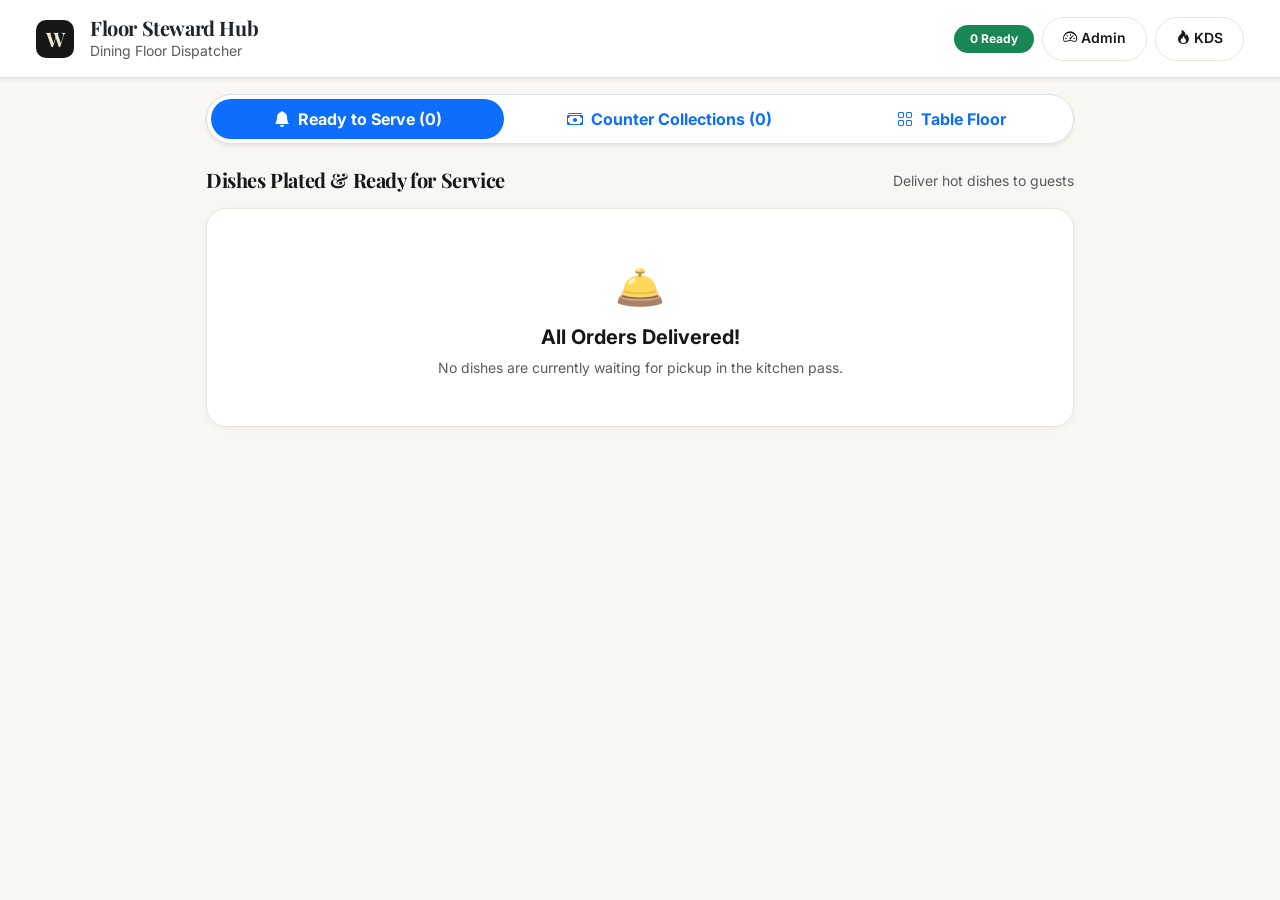
==== waiter.html @ 19869647 "Initial commit: Restaurant QR Ordering & Management System" ====
<!DOCTYPE html>
<html lang="en">
<head>
  <meta charset="UTF-8">
  <meta name="viewport" content="width=device-width, initial-scale=1.0, maximum-scale=1.0, user-scalable=no">
  <title>Saffron & Spice | Floor Steward & Waiter Hub</title>
  <meta name="description" content="Mobile-first floor steward station for table service, pickup alerts, and table counter settlement.">

  <!-- Google Fonts -->
  <link rel="preconnect" href="https://fonts.googleapis.com">
  <link rel="preconnect" href="https://fonts.gstatic.com" crossorigin>
  <link href="https://fonts.googleapis.com/css2?family=Playfair+Display:wght@700&family=Inter:wght@400;500;600;700&display=swap" rel="stylesheet">

  <!-- Bootstrap 5 & Icons -->
  <link rel="stylesheet" href="https://cdn.jsdelivr.net/npm/bootstrap@5.3.3/dist/css/bootstrap.min.css">
  <link rel="stylesheet" href="https://cdn.jsdelivr.net/npm/bootstrap-icons@1.11.3/font/bootstrap-icons.min.css">

  <!-- Custom CSS -->
  <link rel="stylesheet" href="css/style.css">
  <link rel="stylesheet" href="css/animations.css">

  <style>
    .waiter-card {
      background: #FFFFFF;
      border-radius: var(--radius-lg);
      border: 1.5px solid var(--color-border);
      padding: 20px;
      box-shadow: var(--shadow-sm);
      transition: all 0.2s ease;
    }
    .waiter-card.ready-card {
      border-top: 6px solid var(--color-success);
    }
    .waiter-card.payment-card {
      border-top: 6px solid var(--color-warning);
    }
  </style>
</head>
<body style="background-color: var(--color-bg); padding-bottom: 50px;">

  <!-- Waiter Header -->
  <header class="bg-white border-bottom py-3 px-3 px-md-4 sticky-top shadow-sm">
    <div class="container-fluid max-width-lg d-flex align-items-center justify-content-between">
      <div class="d-flex align-items-center gap-3">
        <div style="width: 38px; height: 38px; background: var(--color-primary); color: var(--color-accent-light); border-radius: 10px; display: flex; align-items: center; justify-content: center; font-weight: bold; font-family: var(--font-serif); font-size: 20px;">
          W
        </div>
        <div>
          <h5 class="font-serif fw-bold text-dark m-0">Floor Steward Hub</h5>
          <div class="text-muted small">Dining Floor Dispatcher</div>
        </div>
      </div>

      <div class="d-flex align-items-center gap-2">
        <span class="badge bg-success rounded-pill px-3 py-2" id="waiterReadyCountBadge">0 Ready</span>
        <a href="admin.html" class="btn btn-outline-custom btn-sm rounded-pill" target="_blank">
          <i class="bi bi-speedometer2"></i> Admin
        </a>
        <a href="kitchen.html" class="btn btn-outline-custom btn-sm rounded-pill" target="_blank">
          <i class="bi bi-fire"></i> KDS
        </a>
      </div>
    </div>
  </header>

  <!-- Main Content -->
  <main class="container-fluid px-3 py-3" style="max-width: 900px;">

    <!-- TABS -->
    <ul class="nav nav-pills nav-fill bg-white p-1 rounded-pill shadow-sm border mb-4" role="tablist">
      <li class="nav-item">
        <button class="nav-link active rounded-pill py-2 fw-bold" id="tabReadyBtn" data-bs-toggle="pill" data-bs-target="#tab-ready" type="button">
          <i class="bi bi-bell-fill me-1"></i> Ready to Serve (<span id="tabReadyBadge">0</span>)
        </button>
      </li>
      <li class="nav-item">
        <button class="nav-link rounded-pill py-2 fw-bold" id="tabCounterBtn" data-bs-toggle="pill" data-bs-target="#tab-counter" type="button">
          <i class="bi bi-cash-stack me-1"></i> Counter Collections (<span id="tabCounterBadge">0</span>)
        </button>
      </li>
      <li class="nav-item">
        <button class="nav-link rounded-pill py-2 fw-bold" id="tabTablesBtn" data-bs-toggle="pill" data-bs-target="#tab-all-tables" type="button">
          <i class="bi bi-grid me-1"></i> Table Floor
        </button>
      </li>
    </ul>

    <!-- TAB CONTENTS -->
    <div class="tab-content">
      
      <!-- TAB 1: READY TO SERVE -->
      <div class="tab-pane fade show active" id="tab-ready">
        <div class="d-flex justify-content-between align-items-center mb-3">
          <h5 class="fw-bold m-0 font-serif">Dishes Plated & Ready for Service</h5>
          <span class="text-muted small">Deliver hot dishes to guests</span>
        </div>

        <div id="waiterReadyList" class="d-flex flex-column gap-3">
          <!-- Dynamically populated -->
        </div>

        <div id="noReadyOrdersState" class="waiter-card text-center py-5" style="display: none;">
          <div class="fs-1 text-muted mb-2">🛎️</div>
          <h5 class="fw-bold">All Orders Delivered!</h5>
          <p class="text-muted small m-0">No dishes are currently waiting for pickup in the kitchen pass.</p>
        </div>
      </div>

      <!-- TAB 2: PENDING COUNTER PAYMENTS -->
      <div class="tab-pane fade" id="tab-counter">
        <div class="d-flex justify-content-between align-items-center mb-3">
          <h5 class="fw-bold m-0 font-serif">Pending Table Bill Settlements</h5>
          <span class="text-muted small">Guests who opted for Pay at Counter</span>
        </div>

        <div id="waiterCounterList" class="d-flex flex-column gap-3">
          <!-- Dynamically populated -->
        </div>

        <div id="noCounterPaymentsState" class="waiter-card text-center py-5" style="display: none;">
          <div class="fs-1 text-muted mb-2">🧾</div>
          <h5 class="fw-bold">No Pending Counter Bills</h5>
          <p class="text-muted small m-0">All served tables have settled their bills.</p>
        </div>
      </div>

      <!-- TAB 3: TABLE FLOOR -->
      <div class="tab-pane fade" id="tab-all-tables">
        <div class="row g-3" id="waiterFloorGrid">
          <!-- Table floor cards -->
        </div>
      </div>

    </div>

  </main>

  <!-- CDN Scripts -->
  <script src="https://cdn.jsdelivr.net/npm/bootstrap@5.3.3/dist/js/bootstrap.bundle.min.js"></script>
  <script src="https://cdnjs.cloudflare.com/ajax/libs/gsap/3.12.5/gsap.min.js"></script>

  <!-- Application Architecture Scripts -->
  <script src="js/storage.js"></script>
  <script src="js/app.js"></script>
  <script src="js/waiter.js"></script>
</body>
</html>
---- css/style.css ----
/* ==========================================
   SAFFRON & SPICE - DESIGN SYSTEM TOKENS & BASE
   ========================================== */

:root {
  --color-primary: #171717;
  --color-dark: #0F0F0F;
  --color-bg: #F8F7F4;
  --color-surface: #FFFFFF;
  --color-muted: #737373;
  --color-border: #E8E5DF;
  --color-accent: #C58B45;
  --color-accent-light: #F3E5D2;
  --color-accent-hover: #AF7635;
  --color-success: #2E9B63;
  --color-warning: #D99A32;
  --color-danger: #D95757;
  --color-info: #4F7CAC;

  --font-serif: 'Playfair Display', Georgia, serif;
  --font-sans: 'Inter', -apple-system, BlinkMacSystemFont, 'Segoe UI', Roboto, sans-serif;

  --shadow-sm: 0 2px 8px rgba(23, 23, 23, 0.04);
  --shadow-md: 0 6px 20px rgba(23, 23, 23, 0.08);
  --shadow-lg: 0 12px 36px rgba(23, 23, 23, 0.12);
  --shadow-bottom-nav: 0 -4px 20px rgba(0, 0, 0, 0.05);

  --radius-sm: 8px;
  --radius-md: 14px;
  --radius-lg: 20px;
  --radius-xl: 26px;
  --radius-full: 9999px;

  --sidebar-width: 260px;
  --header-height: 64px;
  --bottom-nav-height: 68px;
}

/* Base Reset & Typography */
* {
  box-sizing: border-box;
  -webkit-tap-highlight-color: transparent;
}

body {
  font-family: var(--font-sans);
  background-color: var(--color-bg);
  color: var(--color-primary);
  line-height: 1.5;
  margin: 0;
  padding: 0;
  overflow-x: hidden;
  -webkit-font-smoothing: antialiased;
}

h1, h2, h3, .font-serif, .font-playfair {
  font-family: var(--font-serif);
  font-weight: 700;
  letter-spacing: -0.02em;
}

/* Custom Scrollbar */
::-webkit-scrollbar {
  width: 6px;
  height: 6px;
}
::-webkit-scrollbar-track {
  background: transparent;
}
::-webkit-scrollbar-thumb {
  background: var(--color-border);
  border-radius: var(--radius-full);
}
::-webkit-scrollbar-thumb:hover {
  background: var(--color-muted);
}

.no-scrollbar::-webkit-scrollbar {
  display: none;
}
.no-scrollbar {
  -ms-overflow-style: none;
  scrollbar-width: none;
}

/* ==========================================
   BUTTONS & CONTROLS
   ========================================== */

.btn-primary-dark {
  background-color: var(--color-primary);
  color: #ffffff;
  border: 1px solid var(--color-primary);
  padding: 10px 22px;
  border-radius: var(--radius-full);
  font-weight: 600;
  font-size: 14px;
  transition: all 0.2s cubic-bezier(0.16, 1, 0.3, 1);
  display: inline-flex;
  align-items: center;
  justify-content: center;
  gap: 8px;
  min-height: 44px;
}
.btn-primary-dark:hover, .btn-primary-dark:focus {
  background-color: var(--color-dark);
  color: var(--color-accent-light);
  transform: translateY(-1px);
  box-shadow: 0 4px 14px rgba(23, 23, 23, 0.2);
}

.btn-accent {
  background-color: var(--color-accent);
  color: #ffffff;
  border: 1px solid var(--color-accent);
  padding: 10px 22px;
  border-radius: var(--radius-full);
  font-weight: 600;
  font-size: 14px;
  transition: all 0.2s ease;
  display: inline-flex;
  align-items: center;
  justify-content: center;
  gap: 8px;
  min-height: 44px;
}
.btn-accent:hover {
  background-color: var(--color-accent-hover);
  color: #ffffff;
  transform: translateY(-1px);
}

.btn-outline-custom {
  background-color: transparent;
  color: var(--color-primary);
  border: 1.5px solid var(--color-border);
  padding: 9px 20px;
  border-radius: var(--radius-full);
  font-weight: 600;
  font-size: 14px;
  transition: all 0.2s ease;
  min-height: 44px;
}
.btn-outline-custom:hover {
  border-color: var(--color-primary);
  background-color: rgba(23, 23, 23, 0.04);
}

/* Form Controls */
.form-control, .form-select {
  height: 48px;
  border-radius: var(--radius-md);
  border: 1.5px solid var(--color-border);
  font-size: 15px;
  padding: 10px 16px;
  background-color: #ffffff;
  color: var(--color-primary);
  transition: border-color 0.2s, box-shadow 0.2s;
}
.form-control:focus, .form-select:focus {
  border-color: var(--color-accent);
  box-shadow: 0 0 0 3px rgba(197, 139, 69, 0.15);
  outline: none;
}

/* Food Diet Indicators (Veg / Non-Veg) */
.diet-icon {
  width: 18px;
  height: 18px;
  border-radius: 4px;
  display: inline-flex;
  align-items: center;
  justify-content: center;
  background: #ffffff;
  flex-shrink: 0;
}
.diet-icon.veg {
  border: 1.5px solid var(--color-success);
}
.diet-icon.veg::after {
  content: '';
  width: 8px;
  height: 8px;
  border-radius: 50%;
  background-color: var(--color-success);
}
.diet-icon.non-veg {
  border: 1.5px solid var(--color-danger);
}
.diet-icon.non-veg::after {
  content: '';
  width: 0;
  height: 0;
  border-left: 5px solid transparent;
  border-right: 5px solid transparent;
  border-bottom: 8px solid var(--color-danger);
}

/* Bestseller Badge */
.badge-bestseller {
  background-color: var(--color-accent-light);
  color: #7D4F1B;
  font-size: 11px;
  font-weight: 700;
  padding: 4px 10px;
  border-radius: var(--radius-full);
  letter-spacing: 0.02em;
  display: inline-flex;
  align-items: center;
  gap: 4px;
}

/* ==========================================
   CUSTOMER MOBILE HEADER & NAVBAR
   ========================================== */

.customer-header {
  position: sticky;
  top: 0;
  z-index: 1020;
  background: rgba(248, 247, 244, 0.92);
  backdrop-filter: blur(12px);
  -webkit-backdrop-filter: blur(12px);
  border-bottom: 1px solid var(--color-border);
  padding: 12px 18px;
}

.table-pill-indicator {
  background-color: var(--color-primary);
  color: var(--color-accent-light);
  font-size: 13px;
  font-weight: 700;
  padding: 6px 14px;
  border-radius: var(--radius-full);
  display: inline-flex;
  align-items: center;
  gap: 6px;
  box-shadow: var(--shadow-sm);
}
.table-pill-indicator .status-dot {
  width: 8px;
  height: 8px;
  border-radius: 50%;
  background-color: #48BB78;
}

/* Category Horizontal Scroll Bar */
.category-scroll-container {
  display: flex;
  overflow-x: auto;
  gap: 10px;
  padding: 12px 16px;
  scroll-snap-type: x mandatory;
}
.category-pill {
  flex: 0 0 auto;
  padding: 8px 18px;
  border-radius: var(--radius-full);
  background-color: #ffffff;
  border: 1.5px solid var(--color-border);
  color: var(--color-muted);
  font-size: 14px;
  font-weight: 600;
  cursor: pointer;
  transition: all 0.2s ease;
  scroll-snap-align: start;
  user-select: none;
}
.category-pill:hover {
  border-color: var(--color-primary);
  color: var(--color-primary);
}
.category-pill.active {
  background-color: var(--color-primary);
  border-color: var(--color-primary);
  color: #ffffff;
  box-shadow: 0 4px 12px rgba(23, 23, 23, 0.15);
}

/* ==========================================
   FOOD CARD DESIGN
   ========================================== */

.food-card {
  background: var(--color-surface);
  border-radius: var(--radius-lg);
  border: 1px solid var(--color-border);
  overflow: hidden;
  transition: transform 0.25s cubic-bezier(0.16, 1, 0.3, 1), box-shadow 0.25s ease;
  display: flex;
  flex-direction: column;
  position: relative;
  height: 100%;
}
.food-card:hover {
  transform: translateY(-3px);
  box-shadow: var(--shadow-md);
  border-color: rgba(197, 139, 69, 0.4);
}

.food-image-wrapper {
  position: relative;
  width: 100%;
  height: 180px;
  overflow: hidden;
  background-color: #eee;
  cursor: pointer;
}
.food-image-wrapper img {
  width: 100%;
  height: 100%;
  object-fit: cover;
  transition: transform 0.4s ease;
}
.food-card:hover .food-image-wrapper img {
  transform: scale(1.05);
}

.food-card-body {
  padding: 16px;
  display: flex;
  flex-direction: column;
  flex-grow: 1;
}

.food-name {
  font-size: 17px;
  font-weight: 700;
  color: var(--color-primary);
  margin-bottom: 4px;
  line-height: 1.3;
}
.food-desc {
  font-size: 13px;
  color: var(--color-muted);
  line-height: 1.4;
  margin-bottom: 12px;
  display: -webkit-box;
  -webkit-line-clamp: 2;
  -webkit-box-orient: vertical;
  overflow: hidden;
}

.food-price {
  font-size: 18px;
  font-weight: 700;
  color: var(--color-primary);
}

/* Add Button & Quantity Stepper */
.btn-add-food {
  border-radius: var(--radius-full);
  border: 1.5px solid var(--color-primary);
  background-color: #ffffff;
  color: var(--color-primary);
  font-weight: 700;
  font-size: 14px;
  padding: 6px 18px;
  transition: all 0.2s cubic-bezier(0.16, 1, 0.3, 1);
  min-height: 38px;
}
.btn-add-food:hover {
  background-color: var(--color-primary);
  color: #ffffff;
}

.qty-stepper {
  display: inline-flex;
  align-items: center;
  background-color: var(--color-primary);
  color: #ffffff;
  border-radius: var(--radius-full);
  padding: 4px 6px;
  gap: 8px;
  min-height: 38px;
}
.qty-stepper-btn {
  width: 28px;
  height: 28px;
  border-radius: 50%;
  border: none;
  background-color: rgba(255, 255, 255, 0.2);
  color: #ffffff;
  display: flex;
  align-items: center;
  justify-content: center;
  font-size: 16px;
  cursor: pointer;
  transition: background 0.15s;
}
.qty-stepper-btn:hover {
  background-color: rgba(255, 255, 255, 0.35);
}
.qty-stepper-val {
  font-weight: 700;
  font-size: 15px;
  min-width: 20px;
  text-align: center;
}

/* ==========================================
   STICKY BOTTOM CART BAR (CUSTOMER)
   ========================================== */

.sticky-cart-bar {
  position: fixed;
  bottom: calc(var(--bottom-nav-height) + 12px);
  left: 16px;
  right: 16px;
  max-width: 520px;
  margin: 0 auto;
  z-index: 1010;
  background: var(--color-primary);
  color: #ffffff;
  border-radius: var(--radius-lg);
  padding: 12px 18px;
  display: flex;
  align-items: center;
  justify-content: space-between;
  box-shadow: var(--shadow-lg);
  cursor: pointer;
  transform: translateY(120%);
  opacity: 0;
  transition: transform 0.35s cubic-bezier(0.16, 1, 0.3, 1), opacity 0.3s ease;
}
.sticky-cart-bar.visible {
  transform: translateY(0);
  opacity: 1;
}

/* ==========================================
   MOBILE BOTTOM NAVIGATION
   ========================================== */

.customer-bottom-nav {
  position: fixed;
  bottom: 0;
  left: 0;
  right: 0;
  height: var(--bottom-nav-height);
  background: #ffffff;
  border-top: 1px solid var(--color-border);
  display: flex;
  align-items: center;
  justify-content: space-around;
  z-index: 1000;
  padding-bottom: env(safe-area-inset-bottom);
  box-shadow: var(--shadow-bottom-nav);
}

.bottom-nav-item {
  display: flex;
  flex-direction: column;
  align-items: center;
  justify-content: center;
  color: var(--color-muted);
  text-decoration: none;
  font-size: 11px;
  font-weight: 600;
  gap: 3px;
  position: relative;
  min-width: 58px;
  padding: 6px 0;
  transition: color 0.2s ease;
  cursor: pointer;
}
.bottom-nav-item i {
  font-size: 20px;
}
.bottom-nav-item.active {
  color: var(--color-accent);
}
.bottom-nav-item .nav-badge {
  position: absolute;
  top: 2px;
  right: 12px;
  background-color: var(--color-accent);
  color: #ffffff;
  font-size: 10px;
  font-weight: 700;
  border-radius: var(--radius-full);
  padding: 1px 6px;
  min-width: 18px;
  text-align: center;
}

/* Hide bottom nav on desktop wide screens when 3-col layout is present */
@media (min-width: 1200px) {
  .customer-bottom-nav {
    display: none !important;
  }
  .sticky-cart-bar {
    display: none !important;
  }
}

/* ==========================================
   CUSTOMER DESKTOP 3-COLUMN LAYOUT
   ========================================== */

.desktop-cart-sidebar {
  display: none;
}

@media (min-width: 1200px) {
  .desktop-layout-wrapper {
    display: grid;
    grid-template-columns: 240px 1fr 340px;
    gap: 28px;
    align-items: start;
    padding: 24px 28px;
    max-width: 1480px;
    margin: 0 auto;
  }
  .desktop-category-sidebar {
    position: sticky;
    top: 90px;
    background: #ffffff;
    border-radius: var(--radius-lg);
    border: 1px solid var(--color-border);
    padding: 20px;
    box-shadow: var(--shadow-sm);
  }
  .desktop-cart-sidebar {
    display: block;
    position: sticky;
    top: 90px;
    background: #ffffff;
    border-radius: var(--radius-lg);
    border: 1px solid var(--color-border);
    padding: 24px;
    box-shadow: var(--shadow-md);
  }
  .category-scroll-container {
    display: none !important;
  }
}

/* ==========================================
   BOTTOM SHEET (FOOD DETAIL & MOBILE CART)
   ========================================== */

.bottom-sheet-backdrop {
  position: fixed;
  inset: 0;
  background: rgba(15, 15, 15, 0.6);
  backdrop-filter: blur(4px);
  z-index: 1080;
  opacity: 0;
  pointer-events: none;
  transition: opacity 0.3s ease;
}
.bottom-sheet-backdrop.active {
  opacity: 1;
  pointer-events: auto;
}

.bottom-sheet-card {
  position: fixed;
  bottom: 0;
  left: 0;
  right: 0;
  max-width: 580px;
  margin: 0 auto;
  background: #ffffff;
  border-radius: 28px 28px 0 0;
  z-index: 1090;
  transform: translateY(105%);
  transition: transform 0.35s cubic-bezier(0.16, 1, 0.3, 1);
  max-height: 90vh;
  display: flex;
  flex-direction: column;
  box-shadow: 0 -10px 40px rgba(0, 0, 0, 0.2);
}
.bottom-sheet-card.active {
  transform: translateY(0);
}

.sheet-handle {
  width: 44px;
  height: 5px;
  background: #d8d4cd;
  border-radius: var(--radius-full);
  margin: 12px auto 6px auto;
  flex-shrink: 0;
}
.sheet-content {
  overflow-y: auto;
  padding: 16px 24px 24px 24px;
}

/* ==========================================
   ORDER TRACKER TIMELINE
   ========================================== */

.order-tracker-card {
  background: #ffffff;
  border-radius: var(--radius-lg);
  border: 1px solid var(--color-border);
  padding: 24px;
  box-shadow: var(--shadow-sm);
}

.timeline-step {
  display: flex;
  align-items: flex-start;
  gap: 16px;
  position: relative;
  padding-bottom: 24px;
}
.timeline-step:last-child {
  padding-bottom: 0;
}
.timeline-step:not(:last-child)::after {
  content: '';
  position: absolute;
  left: 17px;
  top: 36px;
  bottom: 0;
  width: 2px;
  background-color: var(--color-border);
}
.timeline-step.completed:not(:last-child)::after {
  background-color: var(--color-success);
}

.timeline-icon {
  width: 36px;
  height: 36px;
  border-radius: 50%;
  display: flex;
  align-items: center;
  justify-content: center;
  font-size: 15px;
  flex-shrink: 0;
  background-color: #f1efea;
  color: var(--color-muted);
  border: 2px solid var(--color-border);
  z-index: 1;
}
.timeline-step.completed .timeline-icon {
  background-color: var(--color-success);
  color: #ffffff;
  border-color: var(--color-success);
}
.timeline-step.current .timeline-icon {
  background-color: var(--color-accent);
  color: #ffffff;
  border-color: var(--color-accent);
  box-shadow: 0 0 0 6px var(--color-accent-light);
}

/* ==========================================
   ADMIN SAAS DASHBOARD & SIDEBAR
   ========================================== */

.admin-wrapper {
  display: flex;
  min-height: 100vh;
}

.admin-sidebar {
  width: var(--sidebar-width);
  background-color: var(--color-dark);
  color: #ffffff;
  display: flex;
  flex-direction: column;
  flex-shrink: 0;
  position: fixed;
  top: 0;
  bottom: 0;
  left: 0;
  z-index: 1040;
  transition: transform 0.3s cubic-bezier(0.16, 1, 0.3, 1);
  border-right: 1px solid rgba(255, 255, 255, 0.08);
}

.admin-content-area {
  flex-grow: 1;
  margin-left: var(--sidebar-width);
  padding: 24px 32px;
  min-height: 100vh;
  transition: margin-left 0.3s ease;
}

.sidebar-brand {
  padding: 24px 20px;
  display: flex;
  align-items: center;
  gap: 12px;
  border-bottom: 1px solid rgba(255, 255, 255, 0.08);
}
.sidebar-menu {
  list-style: none;
  padding: 16px 12px;
  margin: 0;
  flex-grow: 1;
  overflow-y: auto;
}
.sidebar-link {
  display: flex;
  align-items: center;
  gap: 12px;
  padding: 12px 16px;
  color: #a0a0a0;
  text-decoration: none;
  font-weight: 500;
  font-size: 14px;
  border-radius: var(--radius-md);
  margin-bottom: 4px;
  transition: all 0.2s ease;
  cursor: pointer;
}
.sidebar-link:hover {
  background-color: rgba(255, 255, 255, 0.06);
  color: #ffffff;
}
.sidebar-link.active {
  background-color: var(--color-accent);
  color: #ffffff;
  font-weight: 600;
  box-shadow: 0 4px 14px rgba(197, 139, 69, 0.3);
}

/* Mobile Sidebar Drawer */
@media (max-width: 991px) {
  .admin-sidebar {
    transform: translateX(-100%);
    width: 280px;
  }
  .admin-sidebar.show {
    transform: translateX(0);
  }
  .admin-content-area {
    margin-left: 0;
    padding: 16px;
  }
  .sidebar-backdrop {
    position: fixed;
    inset: 0;
    background: rgba(0, 0, 0, 0.6);
    z-index: 1035;
    opacity: 0;
    pointer-events: none;
    transition: opacity 0.3s ease;
  }
  .sidebar-backdrop.show {
    opacity: 1;
    pointer-events: auto;
  }
}

.admin-header-mobile {
  display: none;
}
@media (max-width: 991px) {
  .admin-header-mobile {
    display: flex;
    align-items: center;
    justify-content: space-between;
    height: 60px;
    background: #ffffff;
    border-bottom: 1px solid var(--color-border);
    padding: 0 16px;
    position: sticky;
    top: 0;
    z-index: 1030;
  }
}

/* Metrics Cards */
.metric-card {
  background: #ffffff;
  border: 1px solid var(--color-border);
  border-radius: var(--radius-lg);
  padding: 20px;
  box-shadow: var(--shadow-sm);
  transition: transform 0.2s ease;
}
.metric-card:hover {
  transform: translateY(-2px);
  box-shadow: var(--shadow-md);
}

/* Table Cards (Admin & Waiter) */
.restaurant-table-card {
  background: #ffffff;
  border: 1.5px solid var(--color-border);
  border-radius: var(--radius-lg);
  padding: 18px;
  position: relative;
  transition: all 0.2s ease;
}
.restaurant-table-card.available {
  border-top: 5px solid var(--color-success);
}
.restaurant-table-card.occupied {
  border-top: 5px solid var(--color-danger);
  background-color: #fffaf9;
}
.restaurant-table-card.reserved {
  border-top: 5px solid var(--color-warning);
}

/* ==========================================
   KITCHEN DISPLAY SYSTEM (KDS)
   ========================================== */

.kitchen-kanban-col {
  background-color: #f1efea;
  border-radius: var(--radius-lg);
  padding: 18px;
  min-height: calc(100vh - 120px);
}
.kds-ticket {
  background: #ffffff;
  border-radius: var(--radius-md);
  border: 1px solid var(--color-border);
  padding: 16px;
  margin-bottom: 16px;
  box-shadow: var(--shadow-sm);
  border-left: 6px solid var(--color-primary);
}
.kds-ticket.urgent {
  border-left-color: var(--color-danger);
}
.kds-ticket.preparing {
  border-left-color: var(--color-warning);
}
.kds-ticket.ready {
  border-left-color: var(--color-success);
}

/* ==========================================
   DIGITAL RECEIPT & TAX INVOICE
   ========================================== */

.tax-invoice-receipt {
  max-width: 580px;
  margin: 20px auto;
  background: #ffffff;
  border: 1px solid var(--color-border);
  border-radius: var(--radius-lg);
  padding: 36px 32px;
  box-shadow: var(--shadow-md);
  position: relative;
}

@media print {
  body {
    background: #ffffff !important;
  }
  .no-print, .customer-header, .customer-bottom-nav, .btn, .admin-sidebar {
    display: none !important;
  }
  .tax-invoice-receipt {
    border: none !important;
    box-shadow: none !important;
    padding: 0 !important;
    margin: 0 !important;
    max-width: 100% !important;
  }
}
---- css/animations.css ----
/* ==========================================
   SAFFRON & SPICE - ANIMATIONS & ORGANIC BLOBS
   ========================================== */

/* Animated Organic CSS Blobs */
.blob-container {
  position: absolute;
  top: 0;
  left: 0;
  width: 100%;
  height: 100%;
  overflow: hidden;
  z-index: 0;
  pointer-events: none;
}

.blob {
  position: absolute;
  border-radius: 40% 60% 70% 30% / 40% 50% 60% 50%;
  filter: blur(50px);
  opacity: 0.18;
  animation: blobMorph 18s ease-in-out infinite alternate;
  will-change: transform, border-radius;
}

.blob-1 {
  top: -80px;
  right: -50px;
  width: 320px;
  height: 320px;
  background: linear-gradient(135deg, #C58B45, #E5A962);
  animation-duration: 22s;
}

.blob-2 {
  bottom: -60px;
  left: -80px;
  width: 380px;
  height: 380px;
  background: linear-gradient(135deg, #EAD7C0, #C58B45);
  animation-duration: 26s;
  animation-delay: -5s;
}

.blob-3 {
  top: 40%;
  left: 30%;
  width: 250px;
  height: 250px;
  background: linear-gradient(135deg, #2E9B63, #4F7CAC);
  opacity: 0.08;
  animation-duration: 30s;
  animation-delay: -10s;
}

@keyframes blobMorph {
  0% {
    border-radius: 40% 60% 70% 30% / 40% 50% 60% 50%;
    transform: translate(0, 0) rotate(0deg) scale(1);
  }
  33% {
    border-radius: 70% 30% 50% 50% / 30% 30% 70% 70%;
    transform: translate(30px, -20px) rotate(45deg) scale(1.05);
  }
  66% {
    border-radius: 30% 70% 30% 70% / 50% 60% 40% 50%;
    transform: translate(-20px, 30px) rotate(90deg) scale(0.95);
  }
  100% {
    border-radius: 60% 40% 60% 40% / 60% 40% 60% 40%;
    transform: translate(15px, -15px) rotate(135deg) scale(1.02);
  }
}

/* Order Tracker Pulse Animation */
@keyframes pulseGlow {
  0% {
    box-shadow: 0 0 0 0 rgba(197, 139, 69, 0.6);
  }
  70% {
    box-shadow: 0 0 0 12px rgba(197, 139, 69, 0);
  }
  100% {
    box-shadow: 0 0 0 0 rgba(197, 139, 69, 0);
  }
}

.pulse-indicator {
  animation: pulseGlow 2s infinite cubic-bezier(0.4, 0, 0.6, 1);
}

/* Live Status Dot Pulse */
@keyframes greenDotPulse {
  0% {
    transform: scale(0.95);
    box-shadow: 0 0 0 0 rgba(46, 155, 99, 0.7);
  }
  70% {
    transform: scale(1);
    box-shadow: 0 0 0 8px rgba(46, 155, 99, 0);
  }
  100% {
    transform: scale(0.95);
    box-shadow: 0 0 0 0 rgba(46, 155, 99, 0);
  }
}

.live-badge-dot {
  width: 8px;
  height: 8px;
  border-radius: 50%;
  background-color: var(--color-success);
  display: inline-block;
  animation: greenDotPulse 2s infinite;
}

/* Toast Notifications */
#toast-container {
  position: fixed;
  top: 24px;
  right: 24px;
  z-index: 9999;
  display: flex;
  flex-direction: column;
  gap: 10px;
  pointer-events: none;
}

.custom-toast {
  background: #171717;
  color: #ffffff;
  padding: 14px 22px;
  border-radius: 50px;
  font-size: 14px;
  font-weight: 600;
  display: flex;
  align-items: center;
  gap: 12px;
  box-shadow: 0 10px 30px rgba(0, 0, 0, 0.25);
  pointer-events: auto;
  border: 1px solid rgba(255, 255, 255, 0.15);
  transform: translateY(-20px) scale(0.95);
  opacity: 0;
  transition: all 0.3s cubic-bezier(0.16, 1, 0.3, 1);
}
.custom-toast.show {
  transform: translateY(0) scale(1);
  opacity: 1;
}
.custom-toast.toast-success {
  border-left: 4px solid var(--color-success);
}
.custom-toast.toast-warning {
  border-left: 4px solid var(--color-warning);
}
.custom-toast.toast-info {
  border-left: 4px solid var(--color-accent);
}

/* Skeleton Loading Shimmer */
.skeleton {
  background: linear-gradient(90deg, #f0ede8 25%, #e6e2db 50%, #f0ede8 75%);
  background-size: 200% 100%;
  animation: skeletonShimmer 1.5s infinite;
  border-radius: 8px;
}
@keyframes skeletonShimmer {
  0% { background-position: 200% 0; }
  100% { background-position: -200% 0; }
}

/* Cart Badge Bounce */
@keyframes badgePop {
  0% { transform: scale(1); }
  50% { transform: scale(1.35); }
  100% { transform: scale(1); }
}
.badge-pop {
  animation: badgePop 0.35s cubic-bezier(0.175, 0.885, 0.32, 1.275);
}

/* Reduced Motion Preference */
@media (prefers-reduced-motion: reduce) {
  .blob, .pulse-indicator, .live-badge-dot, .skeleton, .badge-pop {
    animation: none !important;
    transition: none !important;
  }
}
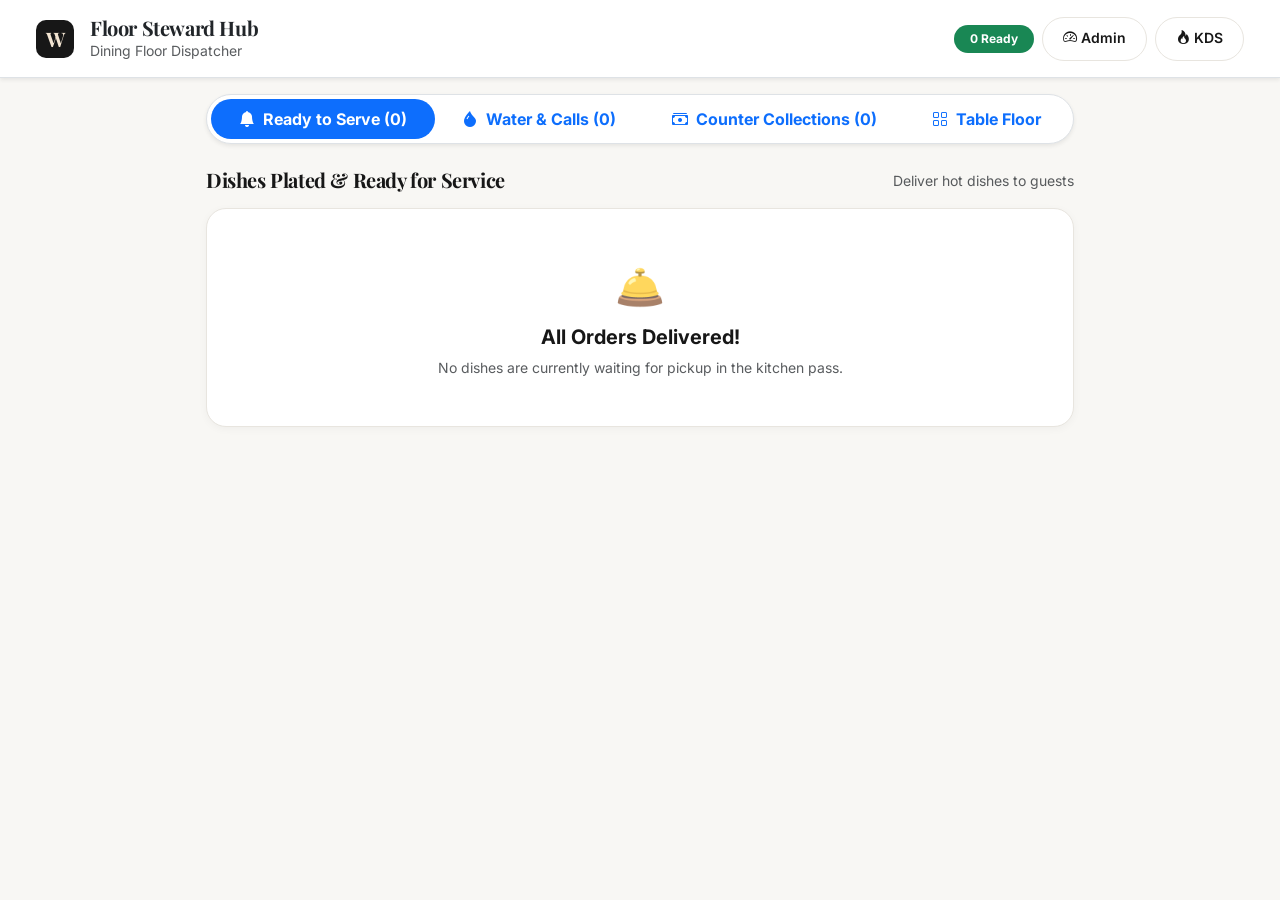
==== commit 178ac4bd: "Add Edit Dish option in Menu Management & real-time Water/Steward assistance notifications for Admin" ====
--- a/waiter.html
+++ b/waiter.html
@@ -52,6 +52,7 @@
       </div>
 
       <div class="d-flex align-items-center gap-2">
+        <span class="badge bg-info text-white rounded-pill px-3 py-2" id="waiterAssistanceCountBadge" style="display: none;">0 Calls</span>
         <span class="badge bg-success rounded-pill px-3 py-2" id="waiterReadyCountBadge">0 Ready</span>
         <a href="admin.html" class="btn btn-outline-custom btn-sm rounded-pill" target="_blank">
           <i class="bi bi-speedometer2"></i> Admin
@@ -66,11 +67,32 @@
   <!-- Main Content -->
   <main class="container-fluid px-3 py-3" style="max-width: 900px;">
 
+    <!-- URGENT WATER / STEWARD ASSISTANCE BANNER -->
+    <div id="waiterAssistanceBanner" class="alert alert-info border-info shadow-sm rounded-4 p-3 mb-4 d-flex align-items-center justify-content-between text-dark" style="display: none !important; background: #e6f4fb;">
+      <div class="d-flex align-items-center gap-3">
+        <div class="pulse-indicator bg-primary text-white rounded-circle d-flex align-items-center justify-content-center" style="width: 40px; height: 40px;">
+          <i class="bi bi-droplet-fill fs-5"></i>
+        </div>
+        <div>
+          <div class="fw-bold" id="waiterBannerTitle">Water Refill / Service Request</div>
+          <div class="small text-muted" id="waiterBannerDesc">Guest at table needs immediate service.</div>
+        </div>
+      </div>
+      <button class="btn btn-primary-dark btn-sm rounded-pill px-3 fw-bold" onclick="document.getElementById('tabAssistanceBtn').click()">
+        View Calls <i class="bi bi-arrow-right"></i>
+      </button>
+    </div>
+
     <!-- TABS -->
     <ul class="nav nav-pills nav-fill bg-white p-1 rounded-pill shadow-sm border mb-4" role="tablist">
       <li class="nav-item">
         <button class="nav-link active rounded-pill py-2 fw-bold" id="tabReadyBtn" data-bs-toggle="pill" data-bs-target="#tab-ready" type="button">
           <i class="bi bi-bell-fill me-1"></i> Ready to Serve (<span id="tabReadyBadge">0</span>)
+        </button>
+      </li>
+      <li class="nav-item">
+        <button class="nav-link rounded-pill py-2 fw-bold" id="tabAssistanceBtn" data-bs-toggle="pill" data-bs-target="#tab-assistance" type="button">
+          <i class="bi bi-droplet-fill me-1 text-primary"></i> Water & Calls (<span id="tabAssistanceBadge">0</span>)
         </button>
       </li>
       <li class="nav-item">
@@ -103,6 +125,24 @@
           <div class="fs-1 text-muted mb-2">🛎️</div>
           <h5 class="fw-bold">All Orders Delivered!</h5>
           <p class="text-muted small m-0">No dishes are currently waiting for pickup in the kitchen pass.</p>
+        </div>
+      </div>
+
+      <!-- TAB: WATER & ASSISTANCE CALLS -->
+      <div class="tab-pane fade" id="tab-assistance">
+        <div class="d-flex justify-content-between align-items-center mb-3">
+          <h5 class="fw-bold m-0 font-serif">Table Water Refill & Steward Calls</h5>
+          <span class="text-muted small">Deliver water or attend guests</span>
+        </div>
+
+        <div id="waiterAssistanceList" class="d-flex flex-column gap-3">
+          <!-- Dynamically populated -->
+        </div>
+
+        <div id="noAssistanceState" class="waiter-card text-center py-5" style="display: none;">
+          <div class="fs-1 text-muted mb-2">💧</div>
+          <h5 class="fw-bold">No Active Table Calls</h5>
+          <p class="text-muted small m-0">All guests have been attended to and glasses filled!</p>
         </div>
       </div>
 
